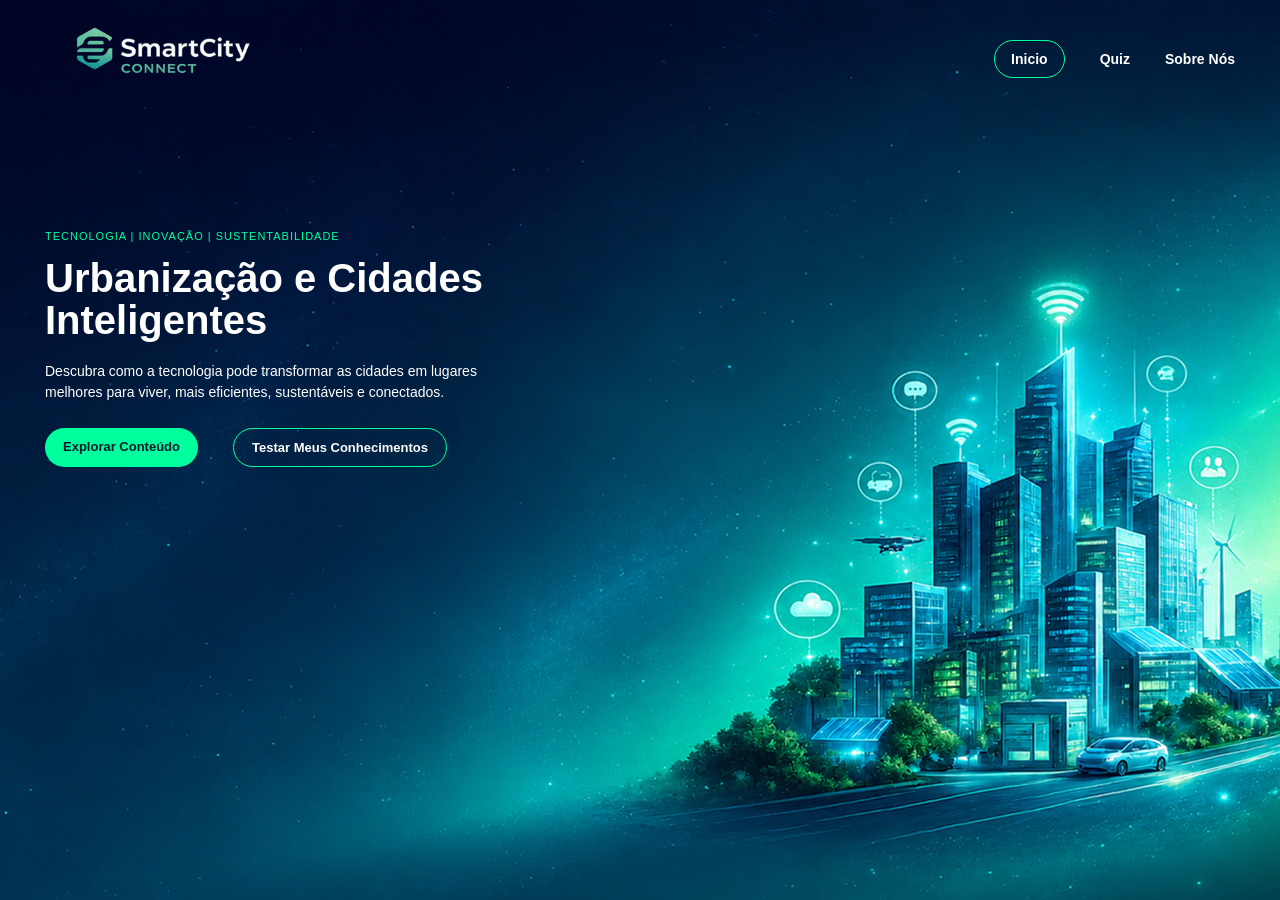
==== index.html @ 08e02baf "meio caminho andado" ====
<!DOCTYPE html>
<html lang="pt-br">

<head>
  <meta charset="UTF-8">
  <meta name="viewport" content="width=device-width, initial-scale=1.0">
  <link rel="shortcut icon" href="imgs/icone.png" type="image/x-icon">
  <link rel="stylesheet" href="style.css">
  <link rel="stylesheet" href="nav.css">
  <title>Home</title>
</head>

<body>
  <header>
    <img src="imgs/logo 1.png" alt="Logo">

    <nav>
      <a href="" class="destaque">Inicio</a>
      <a href="quiz.html">Quiz</a>
      <a href="">Sobre Nós</a>
    </nav>
  </header>

  <div class="Hero">
    <p>TECNOLOGIA | INOVAÇÃO | SUSTENTABILIDADE</p>
    <h1>Urbanização e
      Cidades Inteligentes</h1>

    <p>Descubra como a tecnologia pode transformar as cidades em lugares melhores para viver, mais eficientes,
      sustentáveis e conectados.</p>
  </div>

  <div class="Navegação">
    <a href="">Explorar Conteúdo</a>
    <a href="quiz.html">Testar Meus Conhecimentos</a>
  </div>
</body>

</html>
---- style.css ----
* {
    margin: 0;
    padding: 0;
    box-sizing: border-box;
    font-family: Arial, sans-serif;
}

body {
    min-height: 100vh;

    background-image: url("imgs/imagem\ 1.png");
    background-size: cover;
    background-position: center;
    background-repeat: no-repeat;

    color: white;
}

.Hero {
    margin-left: 45px;
    margin-top: 0px;
}

.Hero p:first-child {
    color: #00ff9d;
    font-size: 11px;
    letter-spacing: 1px;
    margin-bottom: 15px;
}

.Hero h1 {
    color: white;
    font-size: 40px;
    line-height: 1.05;
    max-width: 550px;
    margin-bottom: 20px;
}

.Hero p:last-child {
    color: white;
    font-size: 14px;
    line-height: 1.5;
    max-width: 450px;
}


.Navegação {
    display: flex;
    gap: 35px;

    margin-left: 45px;
    margin-top: 25px;
}

.Navegação a {
    text-decoration: none;
    font-size: 13px;
    font-weight: bold;

    color: #001b2e;
    background-color: #00ff9d;

    padding: 11px 18px;
    border-radius: 25px;
}


.Navegação a:last-child {
    background-color: transparent;
    color: white;
    border: 1px solid #00ff9d;
     transition: all 0.3s ease;
}

.Navegação a:last-child:hover {
    background-color: rgba(255, 255, 255, 0.18);
}

.Navegação a:first-child {
    color: #001b2e;
    background-color: #00ff9d;
    transition: 0.2s ease;
}

.Navegação a:first-child:hover {
    background-color: #119464;
    color: white;
}
---- nav.css ----
header {
    width: 100%;
    height: 230px;
    padding: 10px 45px;
    display: flex;
    justify-content: space-between;
    align-items: center;
}


header img {
    height: 200px;      
    width: auto;
    display: block;
}


nav {
    display: flex;
    align-items: center;
    gap: 35px;
    margin-left: auto;
    align-self: flex-start;
    margin-top: 30px; 
}

nav a {
    text-decoration: none;
    color: white;
    font-size: 14px;
    font-weight: bold;
    transition: 0.2s ease;
}

nav a:hover {
    transform: scale(1.05);
}

.destaque {
    border: 1px solid #00ff9d;
    padding: 10px 16px;
    border-radius: 25px;
}
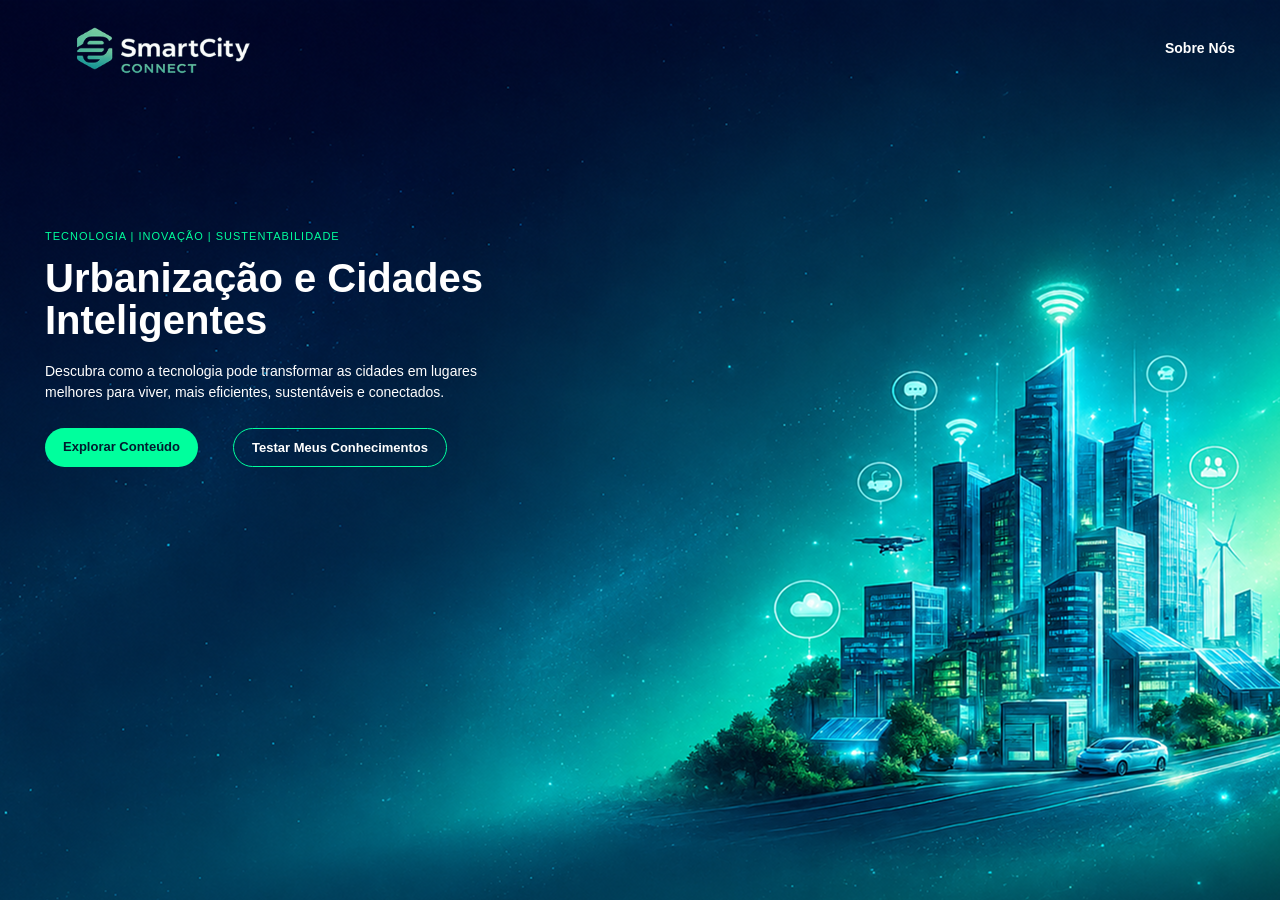
==== commit 347cc64e: "pronto eu acho" ====
--- a/index.html
+++ b/index.html
@@ -6,7 +6,7 @@
   <meta name="viewport" content="width=device-width, initial-scale=1.0">
   <link rel="shortcut icon" href="imgs/icone.png" type="image/x-icon">
   <link rel="stylesheet" href="style.css">
-  <link rel="stylesheet" href="nav.css">
+  <link rel="stylesheet" href="styles/nav.css">
   <title>Home</title>
 </head>
 
@@ -15,9 +15,7 @@
     <img src="imgs/logo 1.png" alt="Logo">
 
     <nav>
-      <a href="" class="destaque">Inicio</a>
-      <a href="quiz.html">Quiz</a>
-      <a href="">Sobre Nós</a>
+      <a href="pages/cidades.html#sobre-nos">Sobre Nós</a>
     </nav>
   </header>
 
@@ -31,8 +29,8 @@
   </div>
 
   <div class="Navegação">
-    <a href="">Explorar Conteúdo</a>
-    <a href="quiz.html">Testar Meus Conhecimentos</a>
+    <a href="pages/urbanizacao.html">Explorar Conteúdo</a>
+    <a href="pages/quiz.html">Testar Meus Conhecimentos</a>
   </div>
 </body>
 
--- a/styles/nav.css
+++ b/styles/nav.css
@@ -0,0 +1,43 @@
+header {
+    width: 100%;
+    height: 230px;
+    padding: 10px 45px;
+    display: flex;
+    justify-content: space-between;
+    align-items: center;
+}
+
+
+header img {
+    height: 200px;      
+    width: auto;
+    display: block;
+}
+
+
+nav {
+    display: flex;
+    align-items: center;
+    gap: 35px;
+    margin-left: auto;
+    align-self: flex-start;
+    margin-top: 30px; 
+}
+
+nav a {
+    text-decoration: none;
+    color: white;
+    font-size: 14px;
+    font-weight: bold;
+    transition: 0.2s ease;
+}
+
+nav a:hover {
+    transform: scale(1.05);
+}
+
+.destaque {
+    border: 1px solid #00ff9d;
+    padding: 10px 16px;
+    border-radius: 25px;
+}
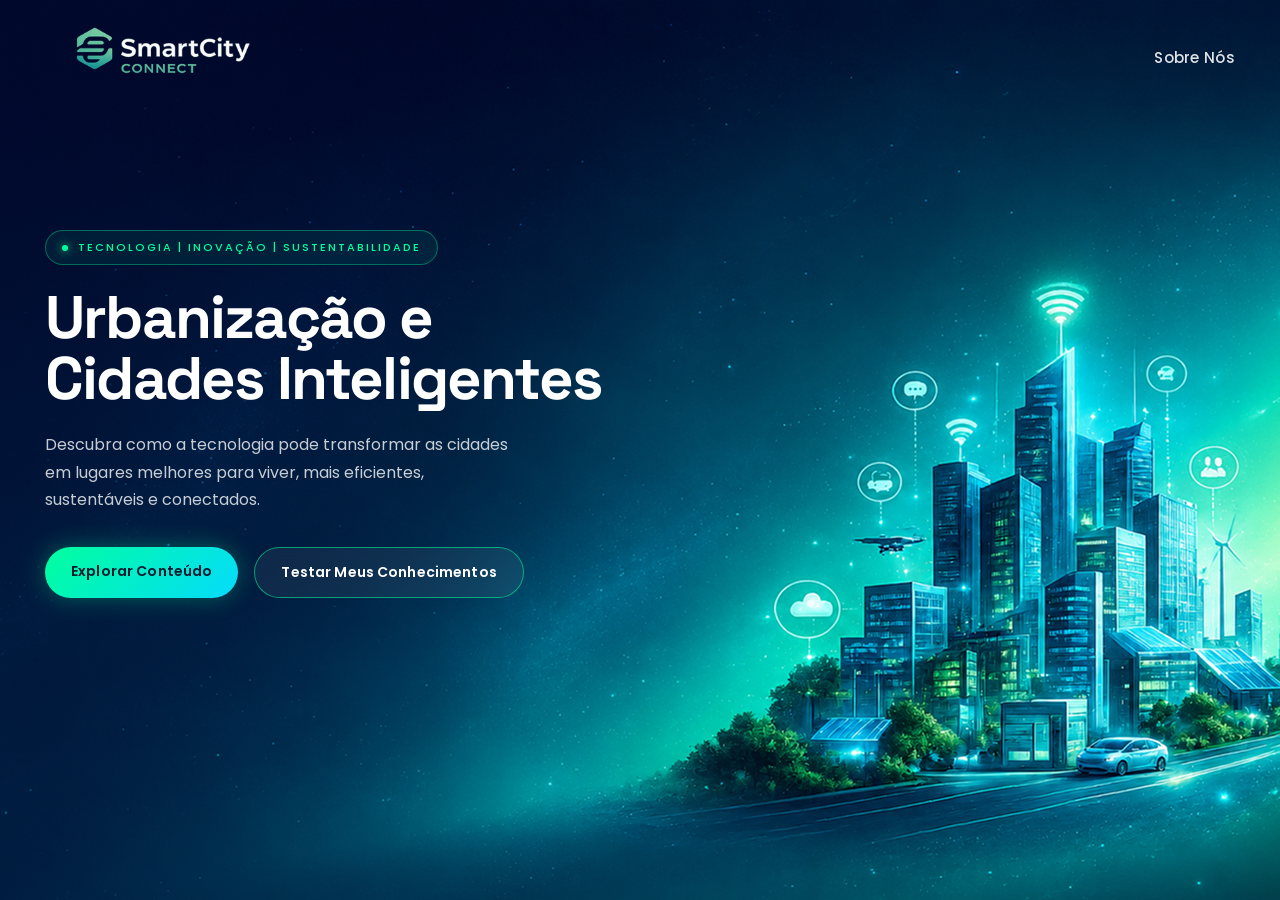
==== commit 00608047: "tudo" ====
--- a/index.html
+++ b/index.html
@@ -4,10 +4,13 @@
 <head>
   <meta charset="UTF-8">
   <meta name="viewport" content="width=device-width, initial-scale=1.0">
+  <link rel="preconnect" href="https://fonts.googleapis.com">
+  <link rel="preconnect" href="https://fonts.gstatic.com" crossorigin>
+  <link href="https://fonts.googleapis.com/css2?family=Poppins:wght@400;500;600;700&family=Space+Grotesk:wght@500;700&display=swap" rel="stylesheet">
   <link rel="shortcut icon" href="imgs/icone.png" type="image/x-icon">
   <link rel="stylesheet" href="style.css">
   <link rel="stylesheet" href="styles/nav.css">
-  <title>Home</title>
+  <title>SmartCity Connect</title>
 </head>
 
 <body>
--- a/style.css
+++ b/style.css
@@ -1,14 +1,29 @@
+:root {
+    --bg-dark: #001454;
+    --cyan: #05DBFC;
+    --green: #00ff9d;
+    --ink: #001b2e;
+}
+
 * {
     margin: 0;
     padding: 0;
     box-sizing: border-box;
-    font-family: Arial, sans-serif;
+    font-family: 'Poppins', Arial, sans-serif;
+}
+
+::selection {
+    background: var(--cyan);
+    color: var(--bg-dark);
 }
 
 body {
     min-height: 100vh;
 
-    background-image: url("imgs/imagem\ 1.png");
+    /* leve sombra à esquerda para o texto respirar sobre a imagem */
+    background-image:
+        linear-gradient(90deg, rgba(0, 12, 50, 0.55) 0%, rgba(0, 12, 50, 0) 55%),
+        url("imgs/imagem 1.png");
     background-size: cover;
     background-position: center;
     background-repeat: no-repeat;
@@ -19,71 +34,133 @@
 .Hero {
     margin-left: 45px;
     margin-top: 0px;
+    animation: entrar 0.9s cubic-bezier(0.2, 0.7, 0.2, 1) both;
 }
 
+/* etiqueta em formato de "chip" com ponto pulsante */
 .Hero p:first-child {
-    color: #00ff9d;
+    display: inline-flex;
+    align-items: center;
+    gap: 10px;
+
+    color: var(--green);
     font-size: 11px;
-    letter-spacing: 1px;
-    margin-bottom: 15px;
+    font-weight: 500;
+    letter-spacing: 2px;
+
+    padding: 8px 16px;
+    margin-bottom: 22px;
+    border: 1px solid rgba(0, 255, 157, 0.35);
+    border-radius: 999px;
+    background: rgba(0, 255, 157, 0.07);
+    backdrop-filter: blur(6px);
+}
+
+.Hero p:first-child::before {
+    content: "";
+    width: 6px;
+    height: 6px;
+    border-radius: 50%;
+    background: var(--green);
+    box-shadow: 0 0 10px var(--green);
+    animation: pulso 2.4s ease-in-out infinite;
 }
 
 .Hero h1 {
+    font-family: 'Space Grotesk', 'Poppins', sans-serif;
     color: white;
-    font-size: 40px;
-    line-height: 1.05;
-    max-width: 550px;
-    margin-bottom: 20px;
+    font-size: 60px;
+    font-weight: 700;
+    letter-spacing: -0.03em;
+    line-height: 1.02;
+    max-width: 760px;
+    text-wrap: balance;
+    margin-bottom: 22px;
 }
 
 .Hero p:last-child {
-    color: white;
-    font-size: 14px;
-    line-height: 1.5;
-    max-width: 450px;
+    color: rgba(255, 255, 255, 0.78);
+    font-size: 16px;
+    line-height: 1.7;
+    max-width: 470px;
 }
 
 
 .Navegação {
     display: flex;
-    gap: 35px;
+    gap: 16px;
 
     margin-left: 45px;
-    margin-top: 25px;
+    margin-top: 34px;
+    animation: entrar 0.9s 0.15s cubic-bezier(0.2, 0.7, 0.2, 1) both;
 }
 
 .Navegação a {
     text-decoration: none;
-    font-size: 13px;
-    font-weight: bold;
+    font-size: 14px;
+    font-weight: 600;
+    letter-spacing: 0.01em;
 
-    color: #001b2e;
-    background-color: #00ff9d;
-
-    padding: 11px 18px;
-    border-radius: 25px;
+    padding: 14px 26px;
+    border-radius: 999px;
+    transition: transform 0.25s ease, box-shadow 0.25s ease, background-color 0.25s ease, border-color 0.25s ease;
 }
 
+/* botão principal: verde -> ciano com brilho */
+.Navegação a:first-child {
+    color: var(--ink);
+    background: linear-gradient(135deg, var(--green), var(--cyan));
+    box-shadow: 0 0 24px rgba(0, 255, 157, 0.3);
+}
 
+.Navegação a:first-child:hover {
+    transform: translateY(-2px);
+    box-shadow: 0 6px 34px rgba(0, 255, 157, 0.5);
+}
+
+/* botão secundário: vidro */
 .Navegação a:last-child {
-    background-color: transparent;
     color: white;
-    border: 1px solid #00ff9d;
-     transition: all 0.3s ease;
+    background-color: rgba(255, 255, 255, 0.06);
+    border: 1px solid rgba(0, 255, 157, 0.55);
+    backdrop-filter: blur(10px);
 }
 
 .Navegação a:last-child:hover {
-    background-color: rgba(255, 255, 255, 0.18);
+    transform: translateY(-2px);
+    background-color: rgba(255, 255, 255, 0.14);
+    border-color: var(--green);
 }
 
-.Navegação a:first-child {
-    color: #001b2e;
-    background-color: #00ff9d;
-    transition: 0.2s ease;
+@keyframes entrar {
+    from {
+        opacity: 0;
+        transform: translateY(14px);
+    }
+
+    to {
+        opacity: 1;
+        transform: none;
+    }
 }
 
-.Navegação a:first-child:hover {
-    background-color: #119464;
-    color: white;
+@keyframes pulso {
+
+    0%,
+    100% {
+        opacity: 1;
+    }
+
+    50% {
+        opacity: 0.35;
+    }
 }
 
+@media (prefers-reduced-motion: reduce) {
+
+    .Hero,
+    .Navegação,
+    .Hero p:first-child::before {
+        animation: none;
+    }
+}
--- a/styles/nav.css
+++ b/styles/nav.css
@@ -9,7 +9,7 @@
 
 
 header img {
-    height: 200px;      
+    height: 200px;
     width: auto;
     display: block;
 }
@@ -18,26 +18,48 @@
 nav {
     display: flex;
     align-items: center;
-    gap: 35px;
+    gap: 38px;
     margin-left: auto;
     align-self: flex-start;
-    margin-top: 30px; 
+    margin-top: 30px;
 }
 
 nav a {
+    position: relative;
     text-decoration: none;
-    color: white;
-    font-size: 14px;
-    font-weight: bold;
-    transition: 0.2s ease;
+    color: rgba(255, 255, 255, 0.88);
+    font-size: 15px;
+    font-weight: 500;
+    letter-spacing: 0.02em;
+    padding: 6px 0;
+    transition: color 0.25s ease;
+}
+
+/* linha verde-ciano que "desenha" embaixo do link */
+nav a::after {
+    content: "";
+    position: absolute;
+    left: 0;
+    bottom: 0;
+    width: 100%;
+    height: 2px;
+    border-radius: 2px;
+    background: linear-gradient(90deg, #05DBFC, #00ff9d);
+    transform: scaleX(0);
+    transform-origin: left;
+    transition: transform 0.3s ease;
 }
 
 nav a:hover {
-    transform: scale(1.05);
+    color: #fff;
+}
+
+nav a:hover::after {
+    transform: scaleX(1);
 }
 
 .destaque {
     border: 1px solid #00ff9d;
     padding: 10px 16px;
     border-radius: 25px;
-}+}
